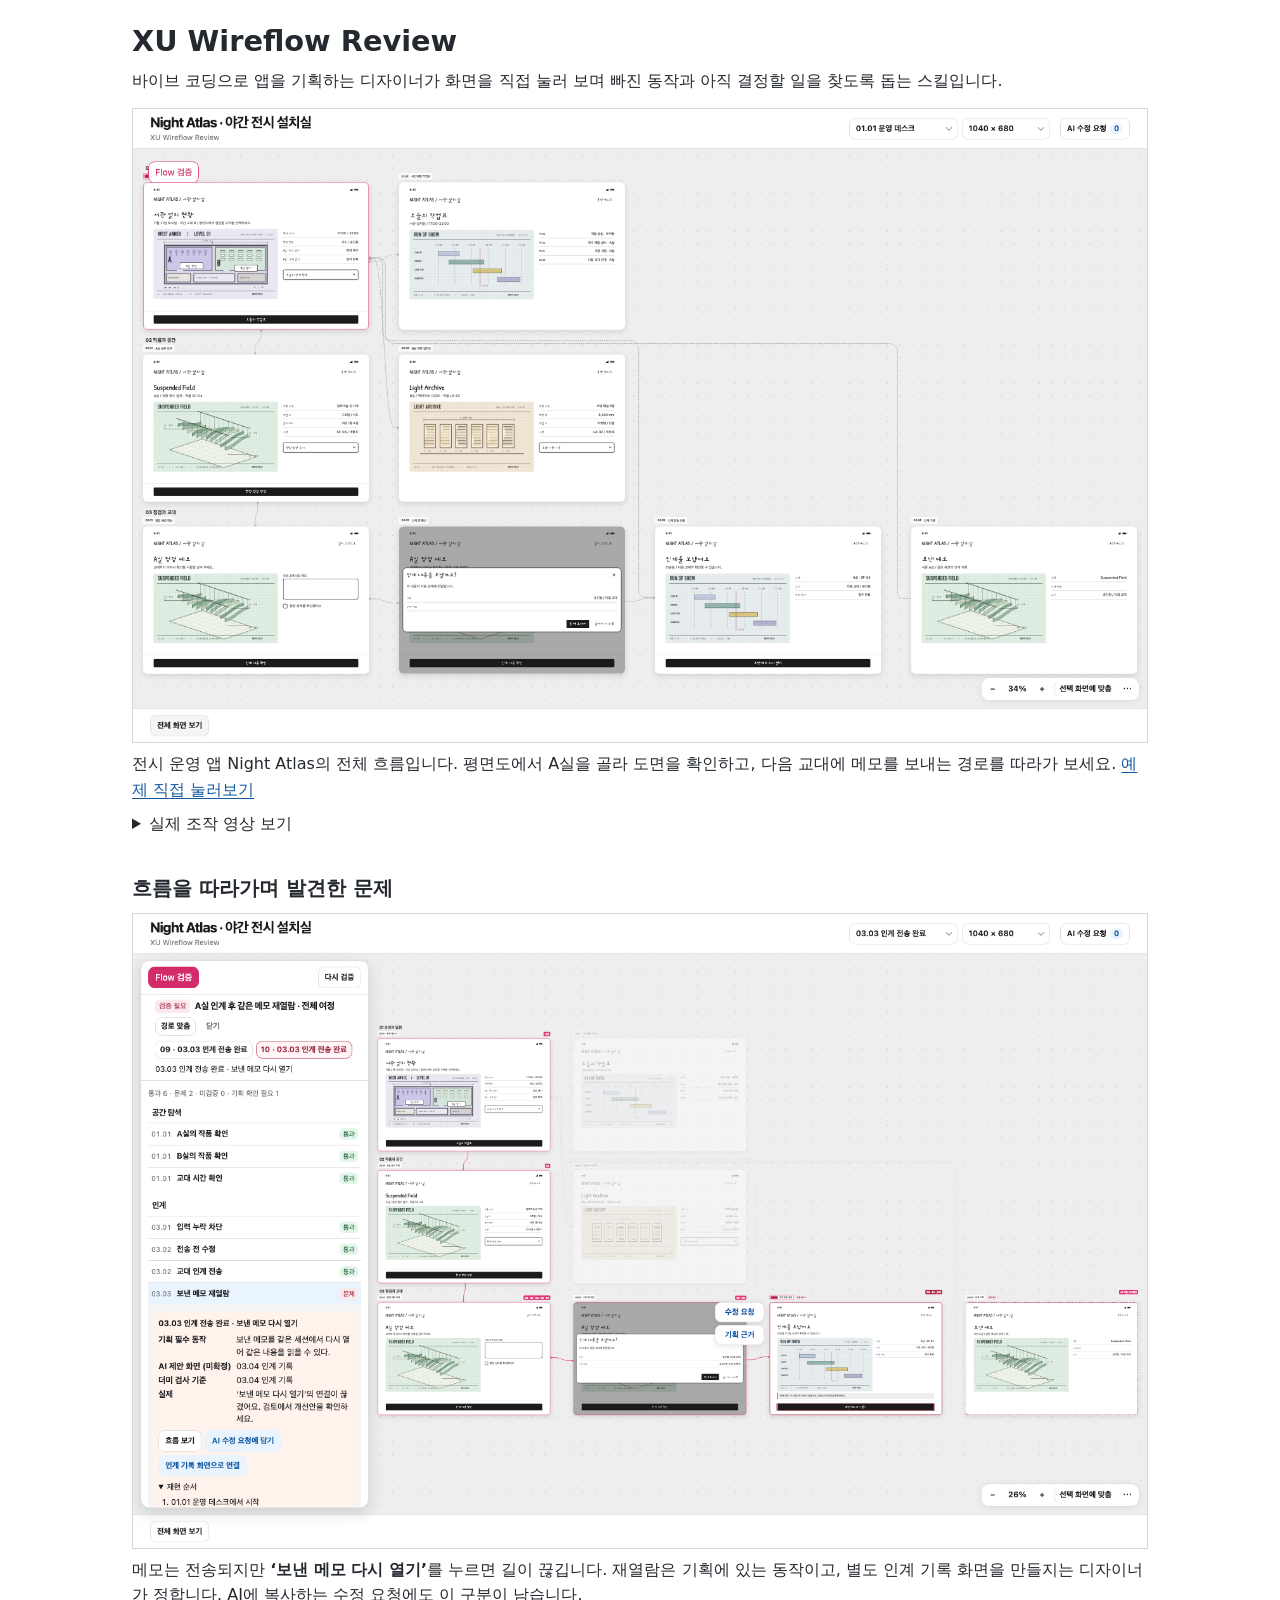
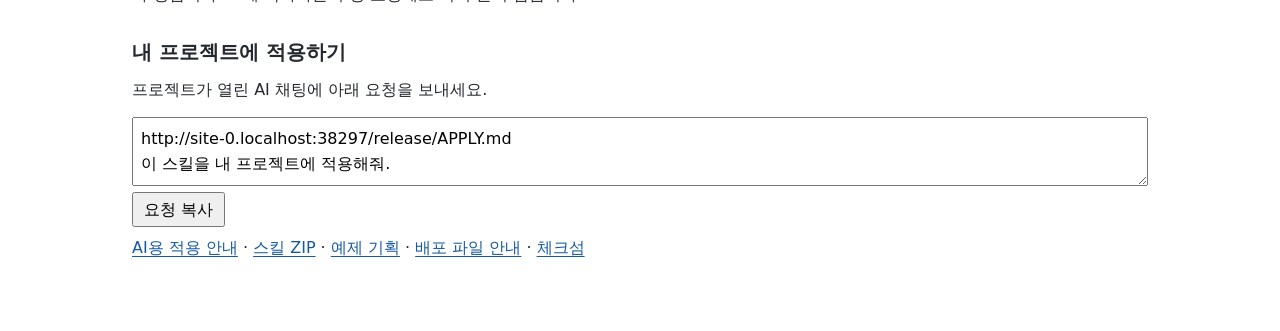
==== release/index.html @ 441b711e "Show two actual wireflow screens and ship XU Wireflow Review v0.5.1" ====
<!doctype html>
<html lang="ko">
<head>
  <meta charset="utf-8">
  <meta name="viewport" content="width=device-width, initial-scale=1">
  <meta property="og:image" content="media/01-canvas.png">
  <title>XU Wireflow Review</title>
  <style>
    * { box-sizing: border-box; }
    body { margin: 0; color: #24292f; background: white; font: 16px/1.6 system-ui, sans-serif; }
    main { max-width: 1080px; margin: auto; padding: 24px clamp(16px, 3vw, 32px) 56px; }
    h1, h2 { line-height: 1.25; }
    h1 { margin: 0; font-size: 1.8rem; }
    h2 { margin: 32px 0 12px; font-size: 1.25rem; }
    p { margin: 8px 0 14px; }
    figure { margin: 0; }
    img, video { display: block; width: 100%; height: auto; }
    img { border: 1px solid #d1d9e0; }
    figcaption { margin-top: 8px; }
    a { color: #1559a1; text-underline-offset: 3px; }
    summary, button { cursor: pointer; }
    summary { margin: 8px 0; }
    textarea { display: block; width: 100%; padding: 8px; font: inherit; }
    button { margin-top: 6px; padding: 3px 10px; font: inherit; }
  </style>
</head>
<body>
<main>
  <h1>XU Wireflow Review</h1>
  <p>바이브 코딩으로 앱을 기획하는 디자이너가 화면을 직접 눌러 보며 빠진 동작과 아직 결정할 일을 찾도록 돕는 스킬입니다.</p>
  <figure>
    <a href="media/01-canvas.png"><img src="media/01-canvas.png" width="1600" height="1000" alt="Night Atlas의 운영 데스크에서 점검 메모 인계까지 여덟 화면을 연결한 와이어플로우"></a>
    <figcaption>전시 운영 앱 Night Atlas의 전체 흐름입니다. 평면도에서 A실을 골라 도면을 확인하고, 다음 교대에 메모를 보내는 경로를 따라가 보세요. <a href="example/night-atlas.html">예제 직접 눌러보기</a></figcaption>
  </figure>
  <details>
    <summary>실제 조작 영상 보기</summary>
    <video controls playsinline preload="none" aria-label="Night Atlas에서 메모를 보내고 검증하는 과정">
      <source src="media/night-atlas.mp4" type="video/mp4">
      <track kind="captions" src="media/night-atlas.ko.vtt" srclang="ko" label="한국어">
    </video>
    <a href="media/night-atlas.ko.vtt">한국어 자막 파일</a>
  </details>
  <h2>흐름을 따라가며 발견한 문제</h2>
  <figure>
    <a href="media/04-review.png"><img src="media/04-review.png" width="1600" height="1000" loading="lazy" alt="‘보낸 메모 재열람’을 선택한 검증 패널과 인계 전송 완료 화면"></a>
    <figcaption>메모는 전송되지만 <strong>‘보낸 메모 다시 열기’</strong>를 누르면 길이 끊깁니다. 재열람은 기획에 있는 동작이고, 별도 인계 기록 화면을 만들지는 디자이너가 정합니다. AI에 복사하는 수정 요청에도 이 구분이 남습니다.</figcaption>
  </figure>
  <h2>내 프로젝트에 적용하기</h2>
  <p id="share-help">프로젝트가 열린 AI 채팅에 전체 배포 키트를 첨부하고 아래 요청을 보내세요.</p>
  <textarea id="prompt" rows="2" readonly aria-label="AI에 보낼 요청">첨부한 배포 키트의 APPLY.md를 읽고 이 스킬을 내 프로젝트에 적용해줘.</textarea>
  <button id="copy" type="button">요청 복사</button>
  <output id="feedback" aria-live="polite"></output>
  <p><a href="APPLY.md">AI용 적용 안내</a> · <a href="wireflow-review-v0.5.1.zip" download>스킬 ZIP</a> · <a href="example/brief.md">예제 기획</a> · <a href="README.md">배포 파일 안내</a> · <a href="SHA256SUMS">체크섬</a></p>
</main>
<script>
  const promptBox = document.querySelector('#prompt');
  const feedback = document.querySelector('#feedback');
  if (['http:', 'https:'].includes(location.protocol)) {
    document.querySelector('#share-help').textContent = '프로젝트가 열린 AI 채팅에 아래 요청을 보내세요.';
    promptBox.value = new URL('APPLY.md', location.href).href + '\n이 스킬을 내 프로젝트에 적용해줘.';
  }
  document.querySelector('#copy').addEventListener('click', async () => {
    try {
      await navigator.clipboard.writeText(promptBox.value);
      feedback.textContent = '요청을 복사했습니다.';
    } catch {
      promptBox.focus();
      promptBox.select();
      feedback.textContent = '선택된 요청을 복사하세요.';
    }
  });
</script>
</body>
</html>
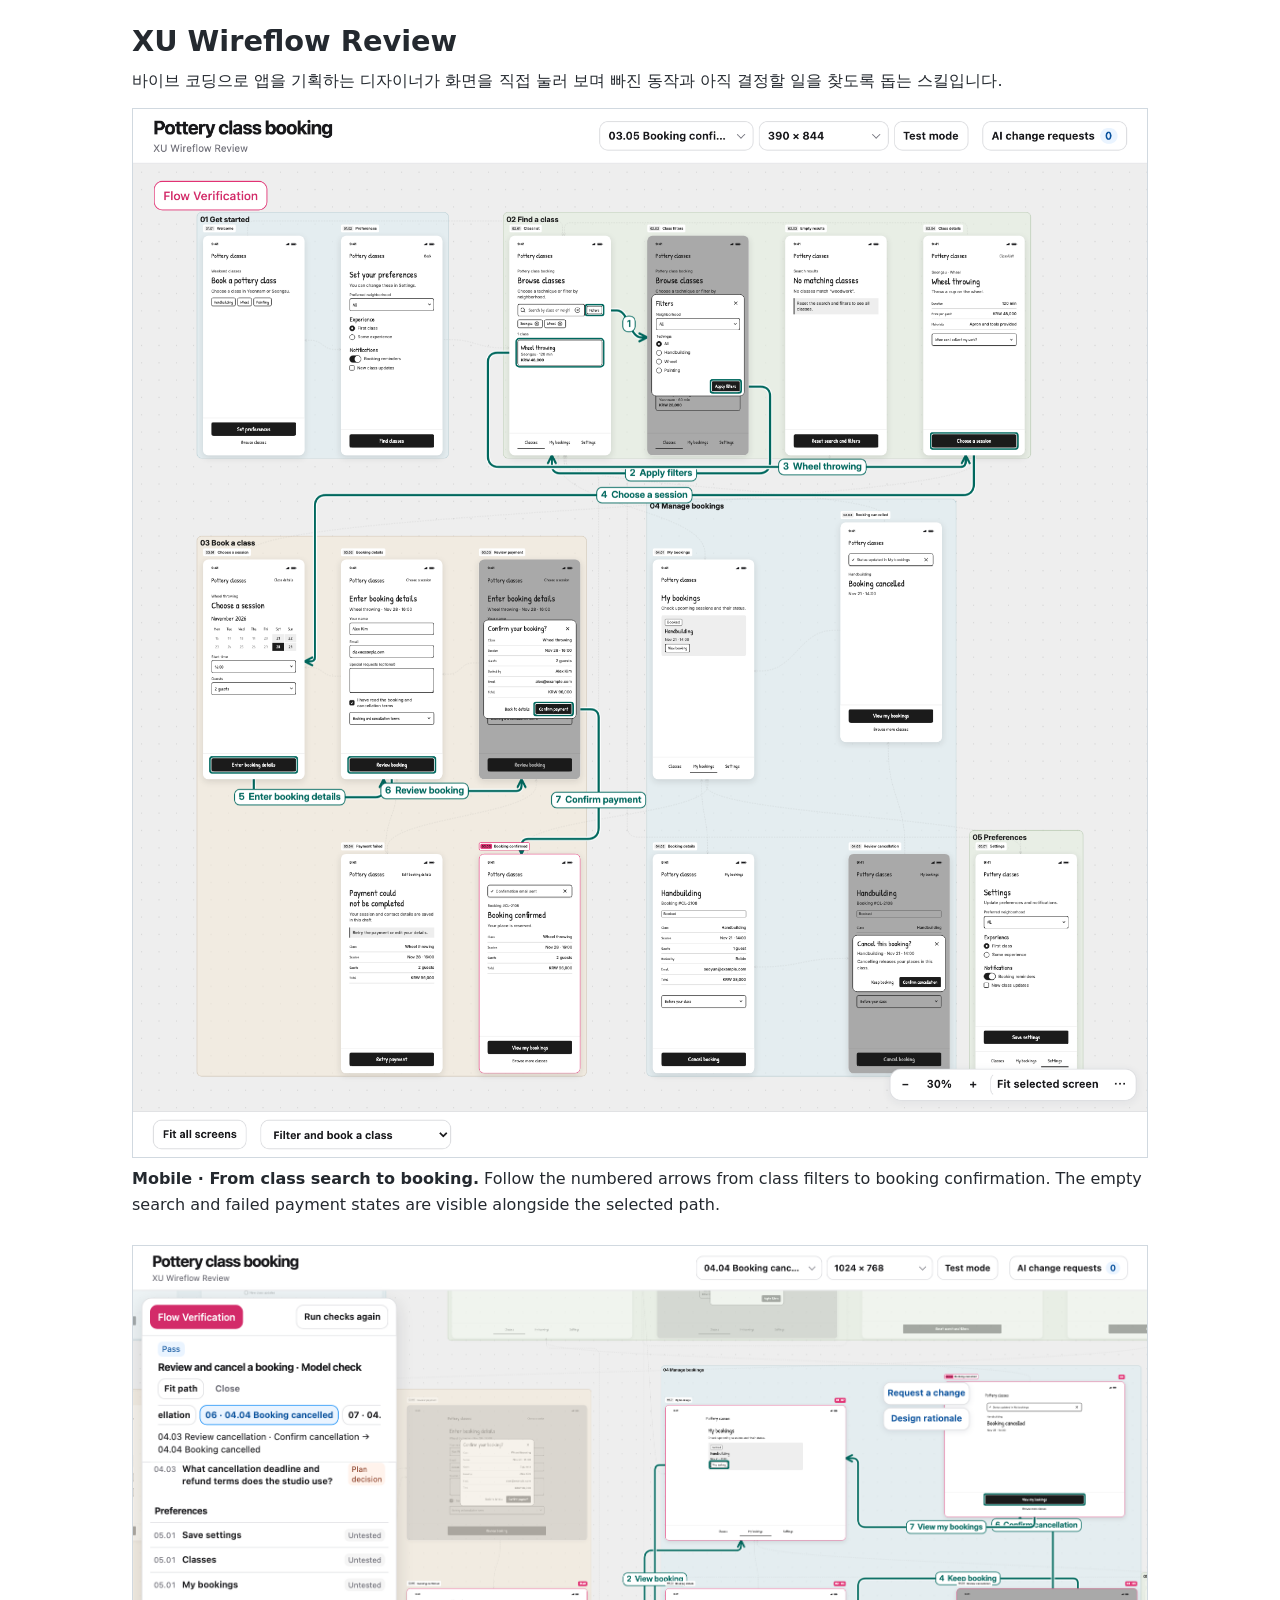
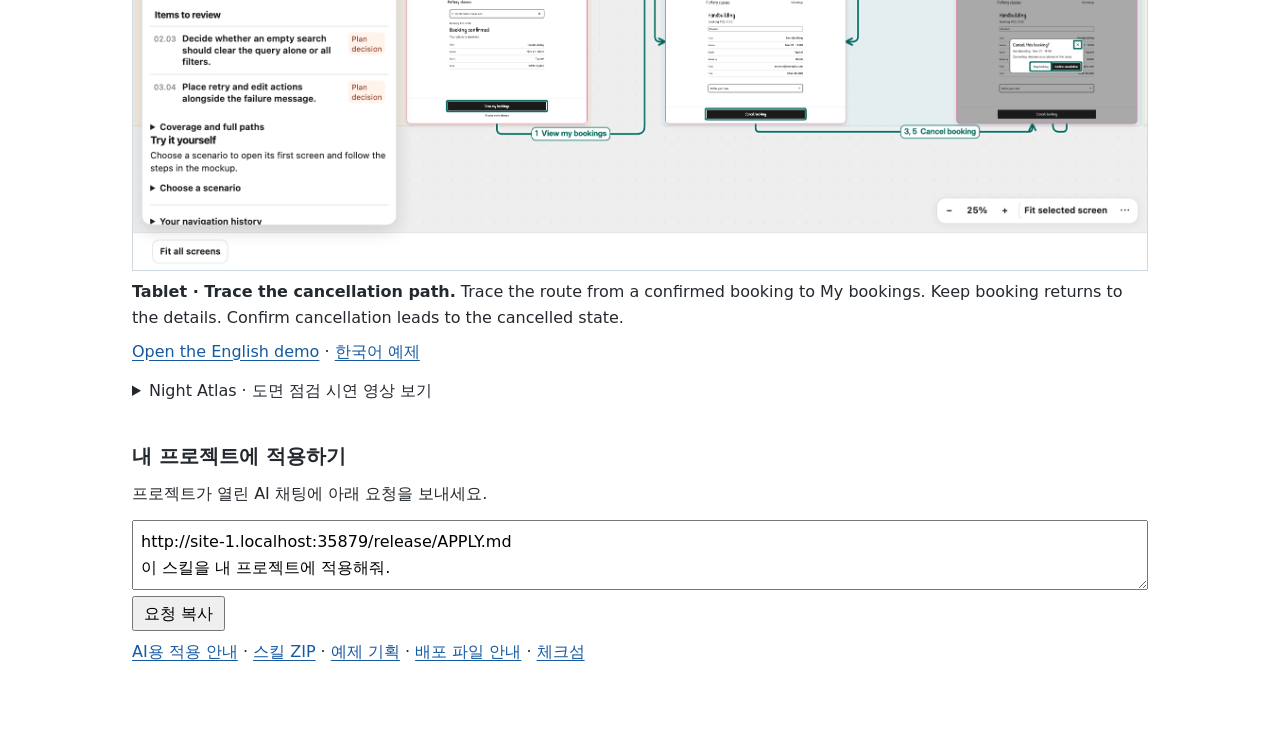
==== commit 75549a0d: "Introduce Wireflow in English and Korean and ship the flow overview demos" ====
--- a/release/index.html
+++ b/release/index.html
@@ -3,7 +3,7 @@
 <head>
   <meta charset="utf-8">
   <meta name="viewport" content="width=device-width, initial-scale=1">
-  <meta property="og:image" content="media/01-canvas.png">
+  <meta property="og:image" content="media/booking-mobile-en.png">
   <title>XU Wireflow Review</title>
   <style>
     * { box-sizing: border-box; }
@@ -16,6 +16,7 @@
     figure { margin: 0; }
     img, video { display: block; width: 100%; height: auto; }
     img { border: 1px solid #d1d9e0; }
+    figure + figure { margin-top: 28px; }
     figcaption { margin-top: 8px; }
     a { color: #1559a1; text-underline-offset: 3px; }
     summary, button { cursor: pointer; }
@@ -28,29 +29,29 @@
 <main>
   <h1>XU Wireflow Review</h1>
   <p>바이브 코딩으로 앱을 기획하는 디자이너가 화면을 직접 눌러 보며 빠진 동작과 아직 결정할 일을 찾도록 돕는 스킬입니다.</p>
-  <figure>
-    <a href="media/01-canvas.png"><img src="media/01-canvas.png" width="1600" height="1000" alt="Night Atlas의 운영 데스크에서 점검 메모 인계까지 여덟 화면을 연결한 와이어플로우"></a>
-    <figcaption>전시 운영 앱 Night Atlas의 전체 흐름입니다. 평면도에서 A실을 골라 도면을 확인하고, 다음 교대에 메모를 보내는 경로를 따라가 보세요. <a href="example/night-atlas.html">예제 직접 눌러보기</a></figcaption>
+  <figure lang="en">
+    <a href="media/booking-mobile-en.png"><img src="media/booking-mobile-en.png" width="1755" height="1815" alt="All 16 mobile screens in five functional groups, with seven numbered arrows tracing class filters, session selection and booking"></a>
+    <figcaption><strong>Mobile · From class search to booking.</strong> Follow the numbered arrows from class filters to booking confirmation. The empty search and failed payment states are visible alongside the selected path.</figcaption>
   </figure>
+  <figure lang="en">
+    <a href="media/booking-tablet-en.png"><img src="media/booking-tablet-en.png" width="2145" height="1320" loading="lazy" alt="Flow Verification beside connected tablet screens for a confirmed booking, booking list, details, cancellation dialog and cancelled booking"></a>
+    <figcaption><strong>Tablet · Trace the cancellation path.</strong> Trace the route from a confirmed booking to My bookings. Keep booking returns to the details. Confirm cancellation leads to the cancelled state.</figcaption>
+  </figure>
+  <p><a href="example/pottery-booking.en.html" lang="en">Open the English demo</a> · <a href="example/pottery-booking.ko.html">한국어 예제</a></p>
   <details>
-    <summary>실제 조작 영상 보기</summary>
+    <summary>Night Atlas · 도면 점검 시연 영상 보기</summary>
     <video controls playsinline preload="none" aria-label="Night Atlas에서 메모를 보내고 검증하는 과정">
       <source src="media/night-atlas.mp4" type="video/mp4">
       <track kind="captions" src="media/night-atlas.ko.vtt" srclang="ko" label="한국어">
     </video>
     <a href="media/night-atlas.ko.vtt">한국어 자막 파일</a>
   </details>
-  <h2>흐름을 따라가며 발견한 문제</h2>
-  <figure>
-    <a href="media/04-review.png"><img src="media/04-review.png" width="1600" height="1000" loading="lazy" alt="‘보낸 메모 재열람’을 선택한 검증 패널과 인계 전송 완료 화면"></a>
-    <figcaption>메모는 전송되지만 <strong>‘보낸 메모 다시 열기’</strong>를 누르면 길이 끊깁니다. 재열람은 기획에 있는 동작이고, 별도 인계 기록 화면을 만들지는 디자이너가 정합니다. AI에 복사하는 수정 요청에도 이 구분이 남습니다.</figcaption>
-  </figure>
   <h2>내 프로젝트에 적용하기</h2>
   <p id="share-help">프로젝트가 열린 AI 채팅에 전체 배포 키트를 첨부하고 아래 요청을 보내세요.</p>
   <textarea id="prompt" rows="2" readonly aria-label="AI에 보낼 요청">첨부한 배포 키트의 APPLY.md를 읽고 이 스킬을 내 프로젝트에 적용해줘.</textarea>
   <button id="copy" type="button">요청 복사</button>
   <output id="feedback" aria-live="polite"></output>
-  <p><a href="APPLY.md">AI용 적용 안내</a> · <a href="wireflow-review-v0.5.1.zip" download>스킬 ZIP</a> · <a href="example/brief.md">예제 기획</a> · <a href="README.md">배포 파일 안내</a> · <a href="SHA256SUMS">체크섬</a></p>
+  <p><a href="APPLY.md">AI용 적용 안내</a> · <a href="wireflow-review-v0.5.2.zip" download>스킬 ZIP</a> · <a href="example/pottery-booking.md">예제 기획</a> · <a href="README.md">배포 파일 안내</a> · <a href="SHA256SUMS">체크섬</a></p>
 </main>
 <script>
   const promptBox = document.querySelector('#prompt');
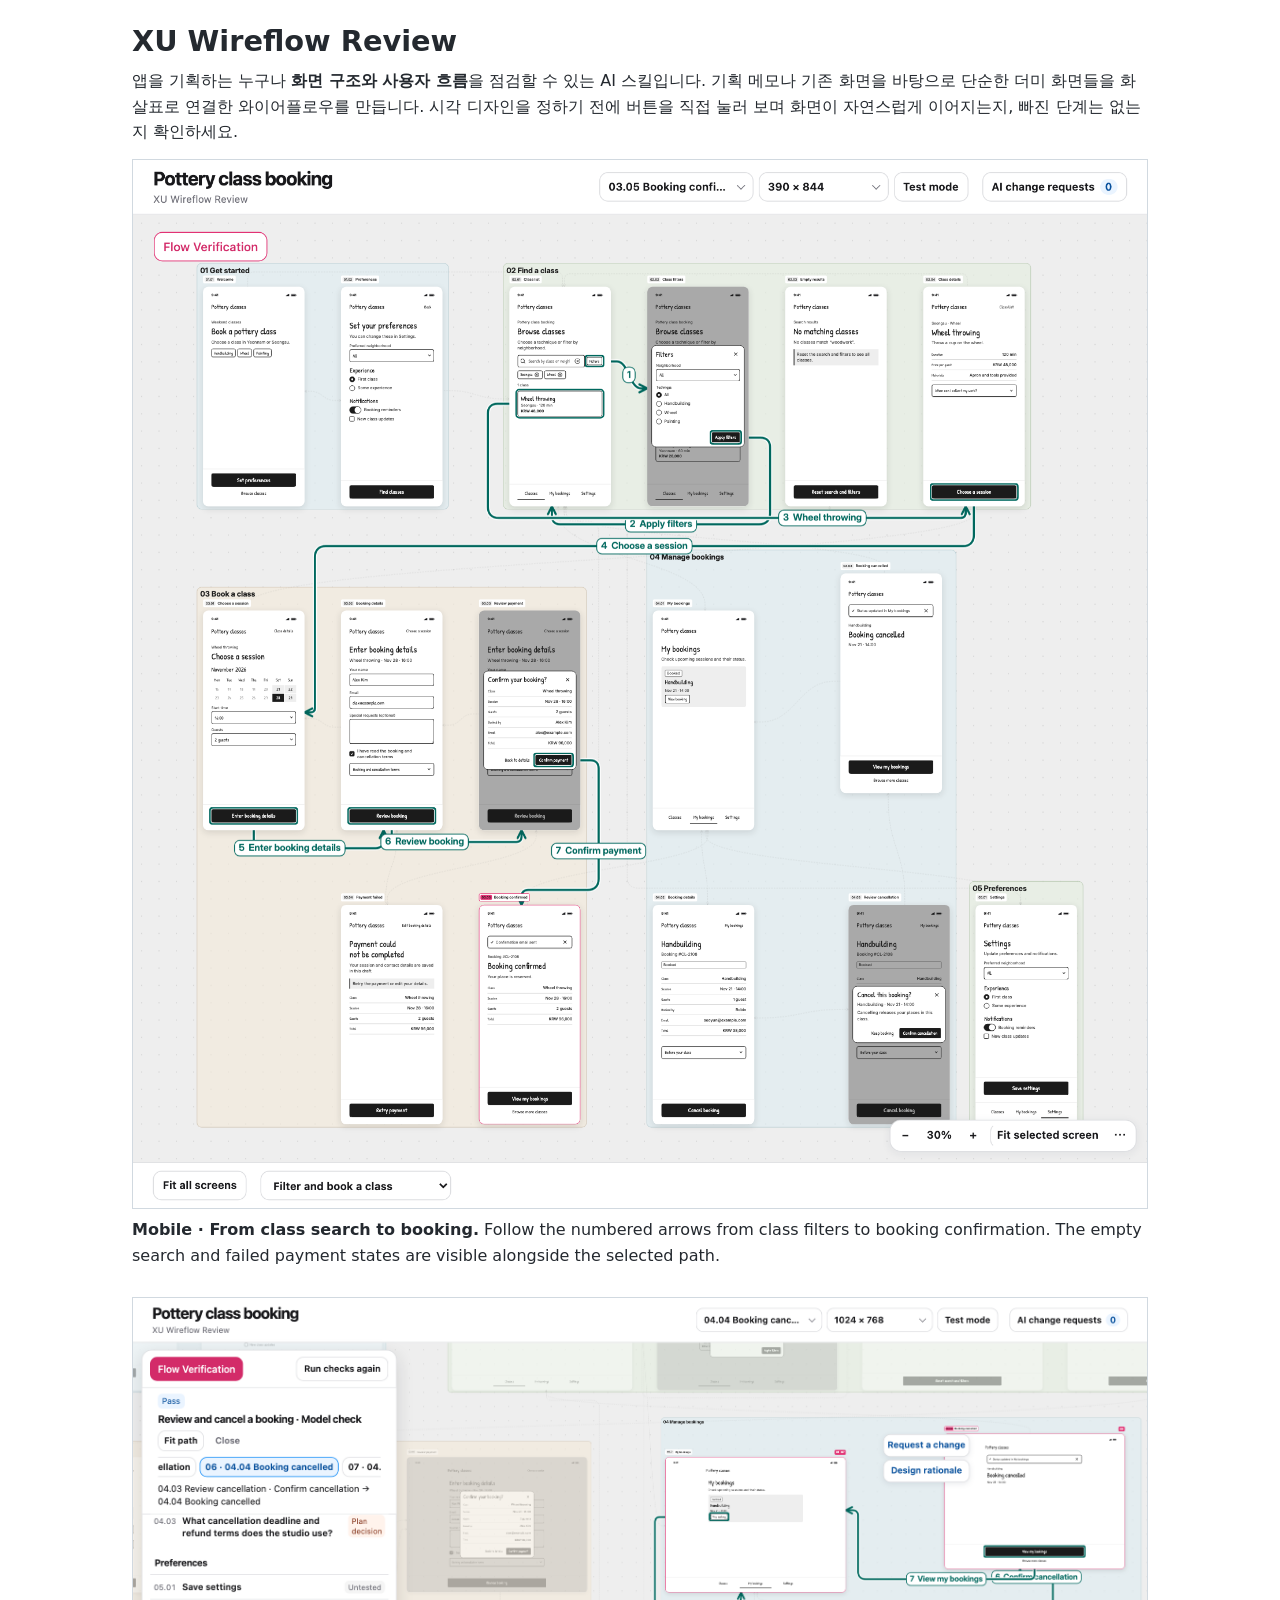
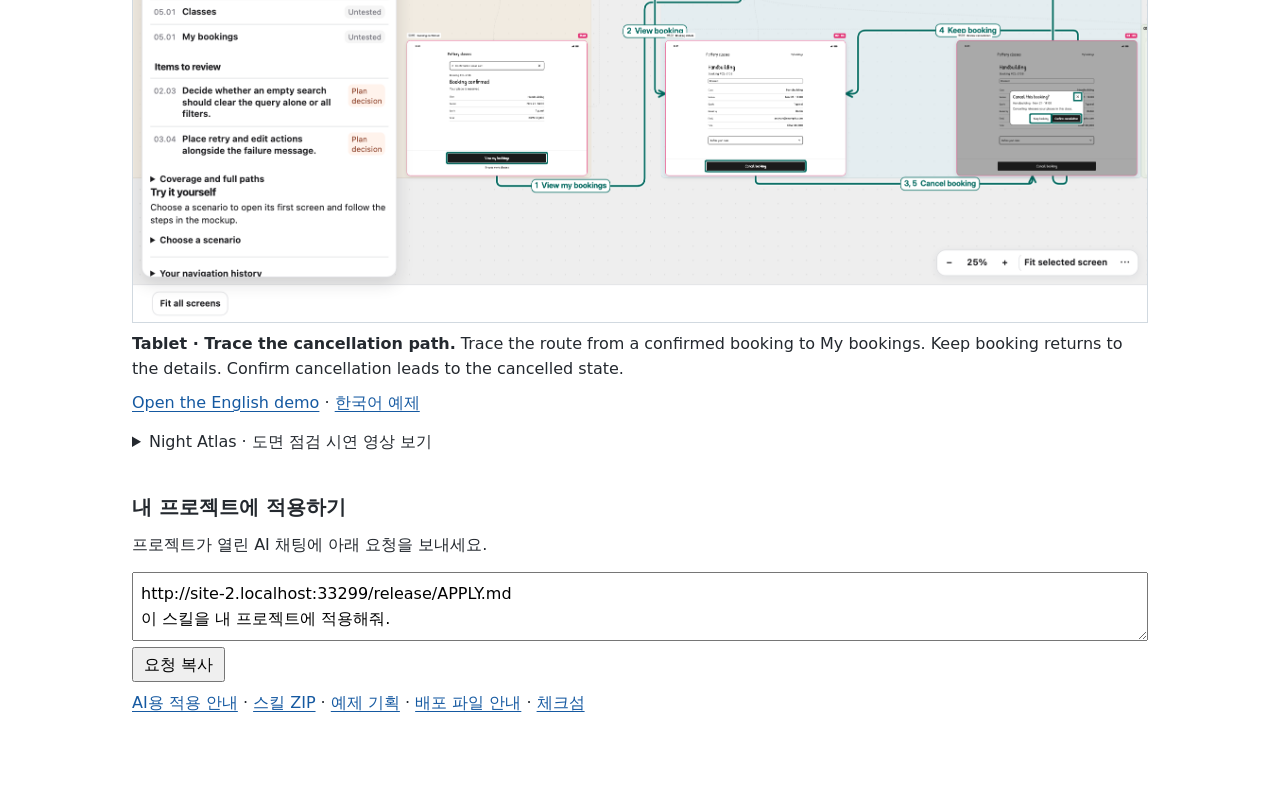
==== commit efdf0549: "Lead with app structure and user flow for anyone planning an app" ====
--- a/release/index.html
+++ b/release/index.html
@@ -28,7 +28,7 @@
 <body>
 <main>
   <h1>XU Wireflow Review</h1>
-  <p>바이브 코딩으로 앱을 기획하는 디자이너가 화면을 직접 눌러 보며 빠진 동작과 아직 결정할 일을 찾도록 돕는 스킬입니다.</p>
+  <p>앱을 기획하는 누구나 <strong>화면 구조와 사용자 흐름</strong>을 점검할 수 있는 AI 스킬입니다. 기획 메모나 기존 화면을 바탕으로 단순한 더미 화면들을 화살표로 연결한 와이어플로우를 만듭니다. 시각 디자인을 정하기 전에 버튼을 직접 눌러 보며 화면이 자연스럽게 이어지는지, 빠진 단계는 없는지 확인하세요.</p>
   <figure lang="en">
     <a href="media/booking-mobile-en.png"><img src="media/booking-mobile-en.png" width="1755" height="1815" alt="All 16 mobile screens in five functional groups, with seven numbered arrows tracing class filters, session selection and booking"></a>
     <figcaption><strong>Mobile · From class search to booking.</strong> Follow the numbered arrows from class filters to booking confirmation. The empty search and failed payment states are visible alongside the selected path.</figcaption>
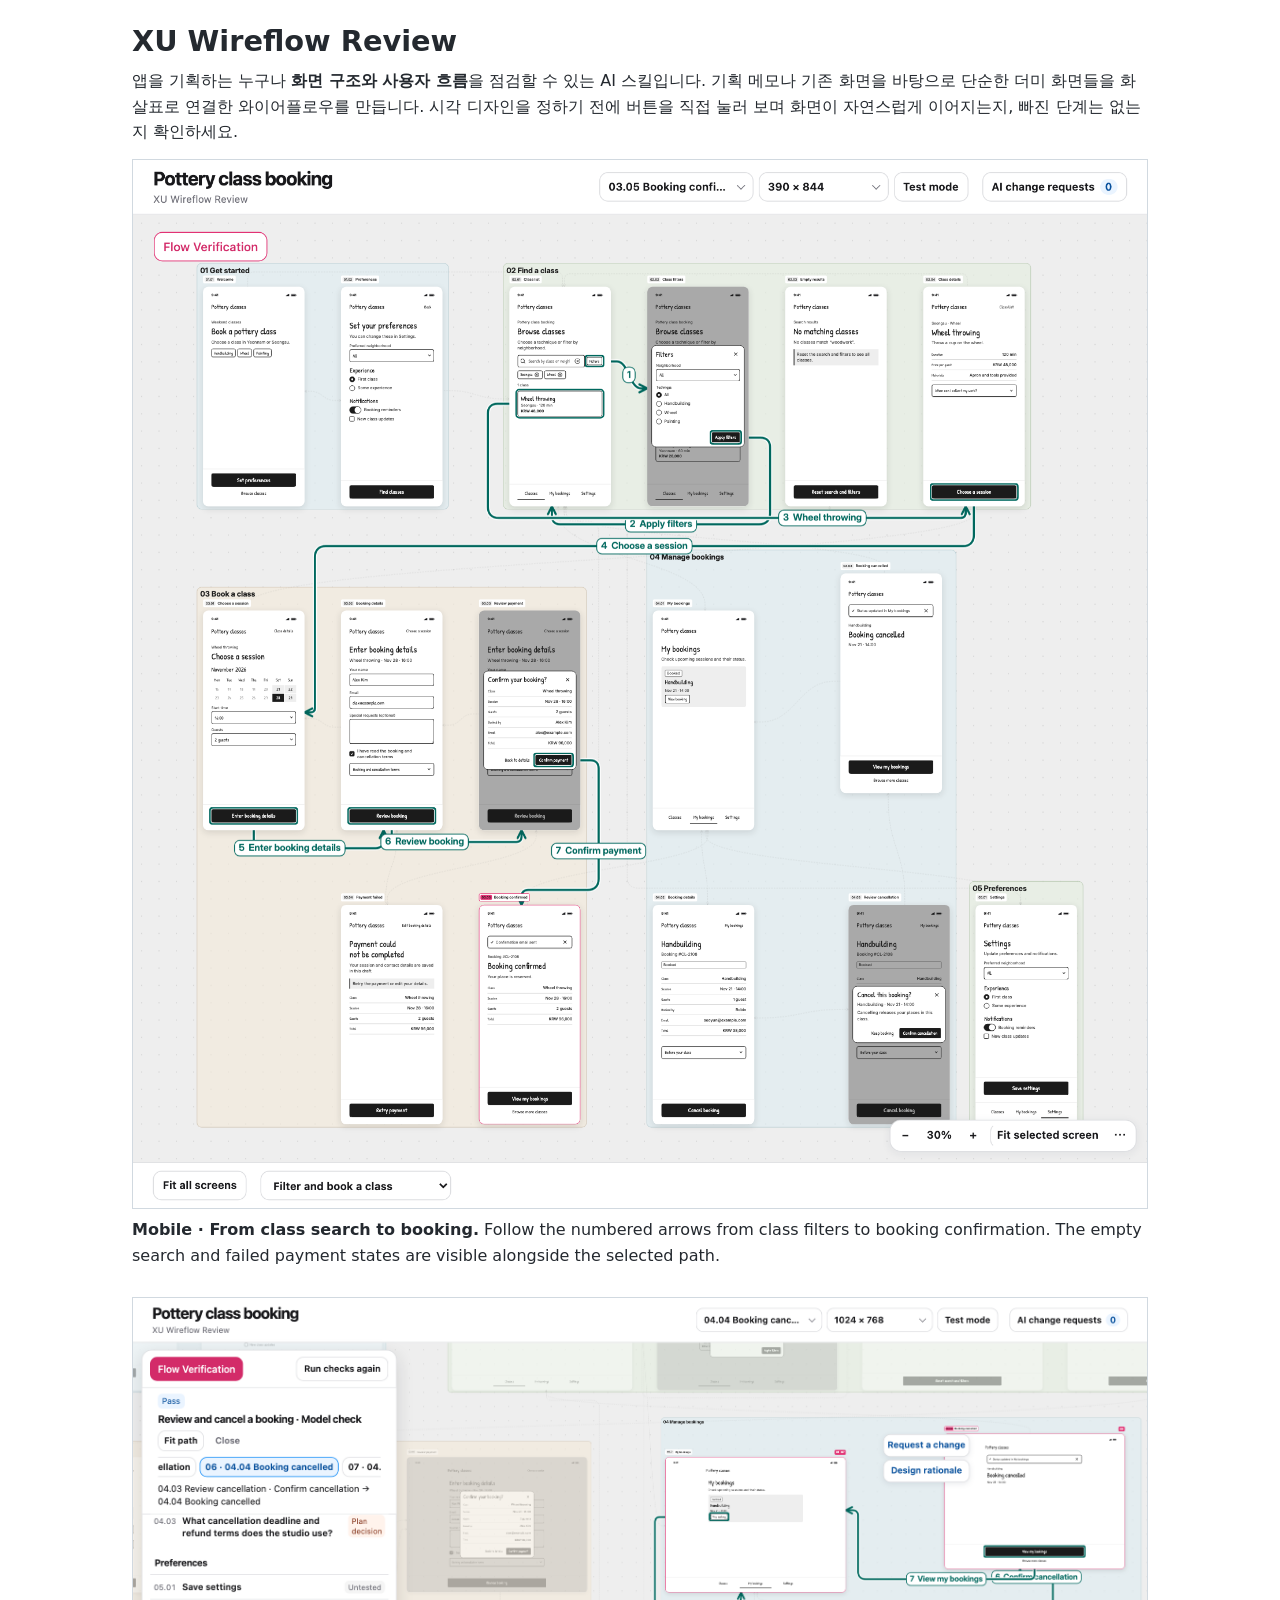
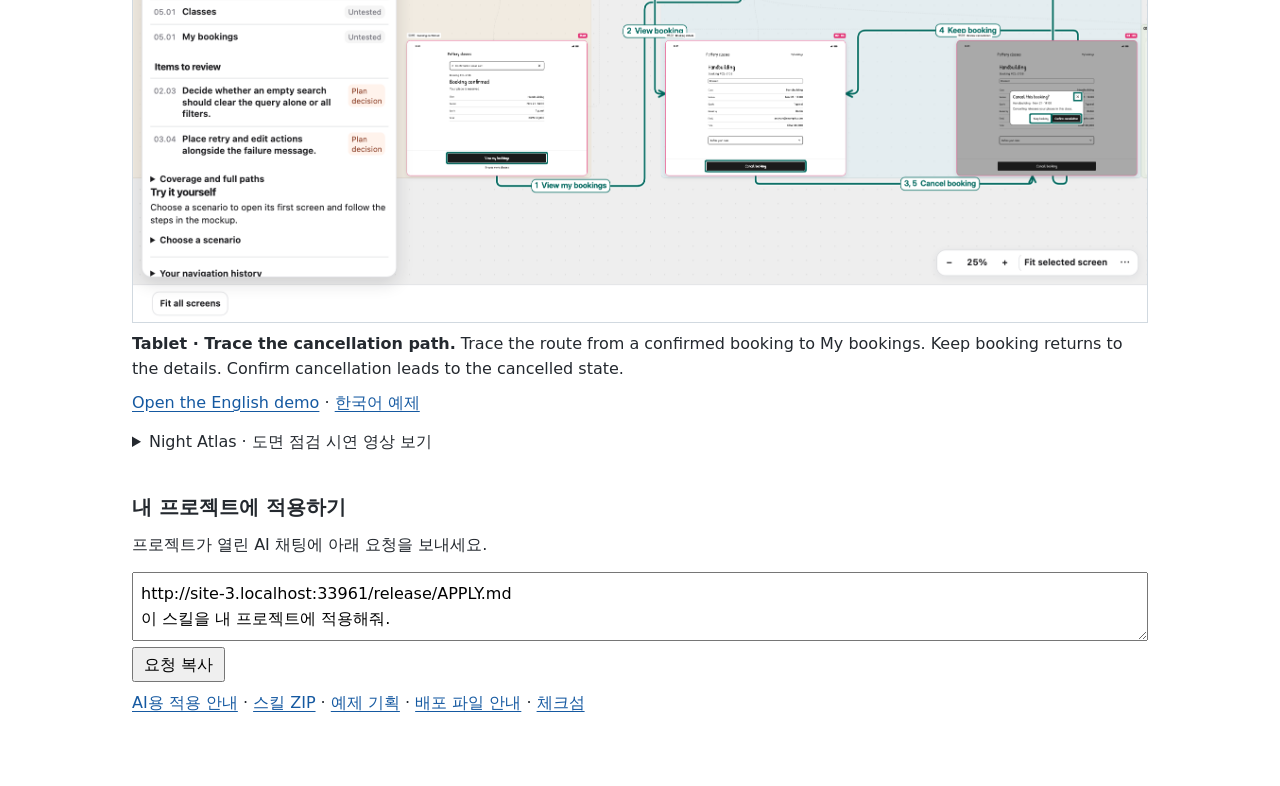
==== commit 25f6249b: "Keep the observed failure on first open and expose opt-in recovery in the viewer" ====
--- a/release/index.html
+++ b/release/index.html
@@ -51,7 +51,7 @@
   <textarea id="prompt" rows="2" readonly aria-label="AI에 보낼 요청">첨부한 배포 키트의 APPLY.md를 읽고 이 스킬을 내 프로젝트에 적용해줘.</textarea>
   <button id="copy" type="button">요청 복사</button>
   <output id="feedback" aria-live="polite"></output>
-  <p><a href="APPLY.md">AI용 적용 안내</a> · <a href="wireflow-review-v0.5.2.zip" download>스킬 ZIP</a> · <a href="example/pottery-booking.md">예제 기획</a> · <a href="README.md">배포 파일 안내</a> · <a href="SHA256SUMS">체크섬</a></p>
+  <p><a href="APPLY.md">AI용 적용 안내</a> · <a href="wireflow-review-v0.5.3.zip" download>스킬 ZIP</a> · <a href="example/pottery-booking.md">예제 기획</a> · <a href="README.md">배포 파일 안내</a> · <a href="SHA256SUMS">체크섬</a></p>
 </main>
 <script>
   const promptBox = document.querySelector('#prompt');
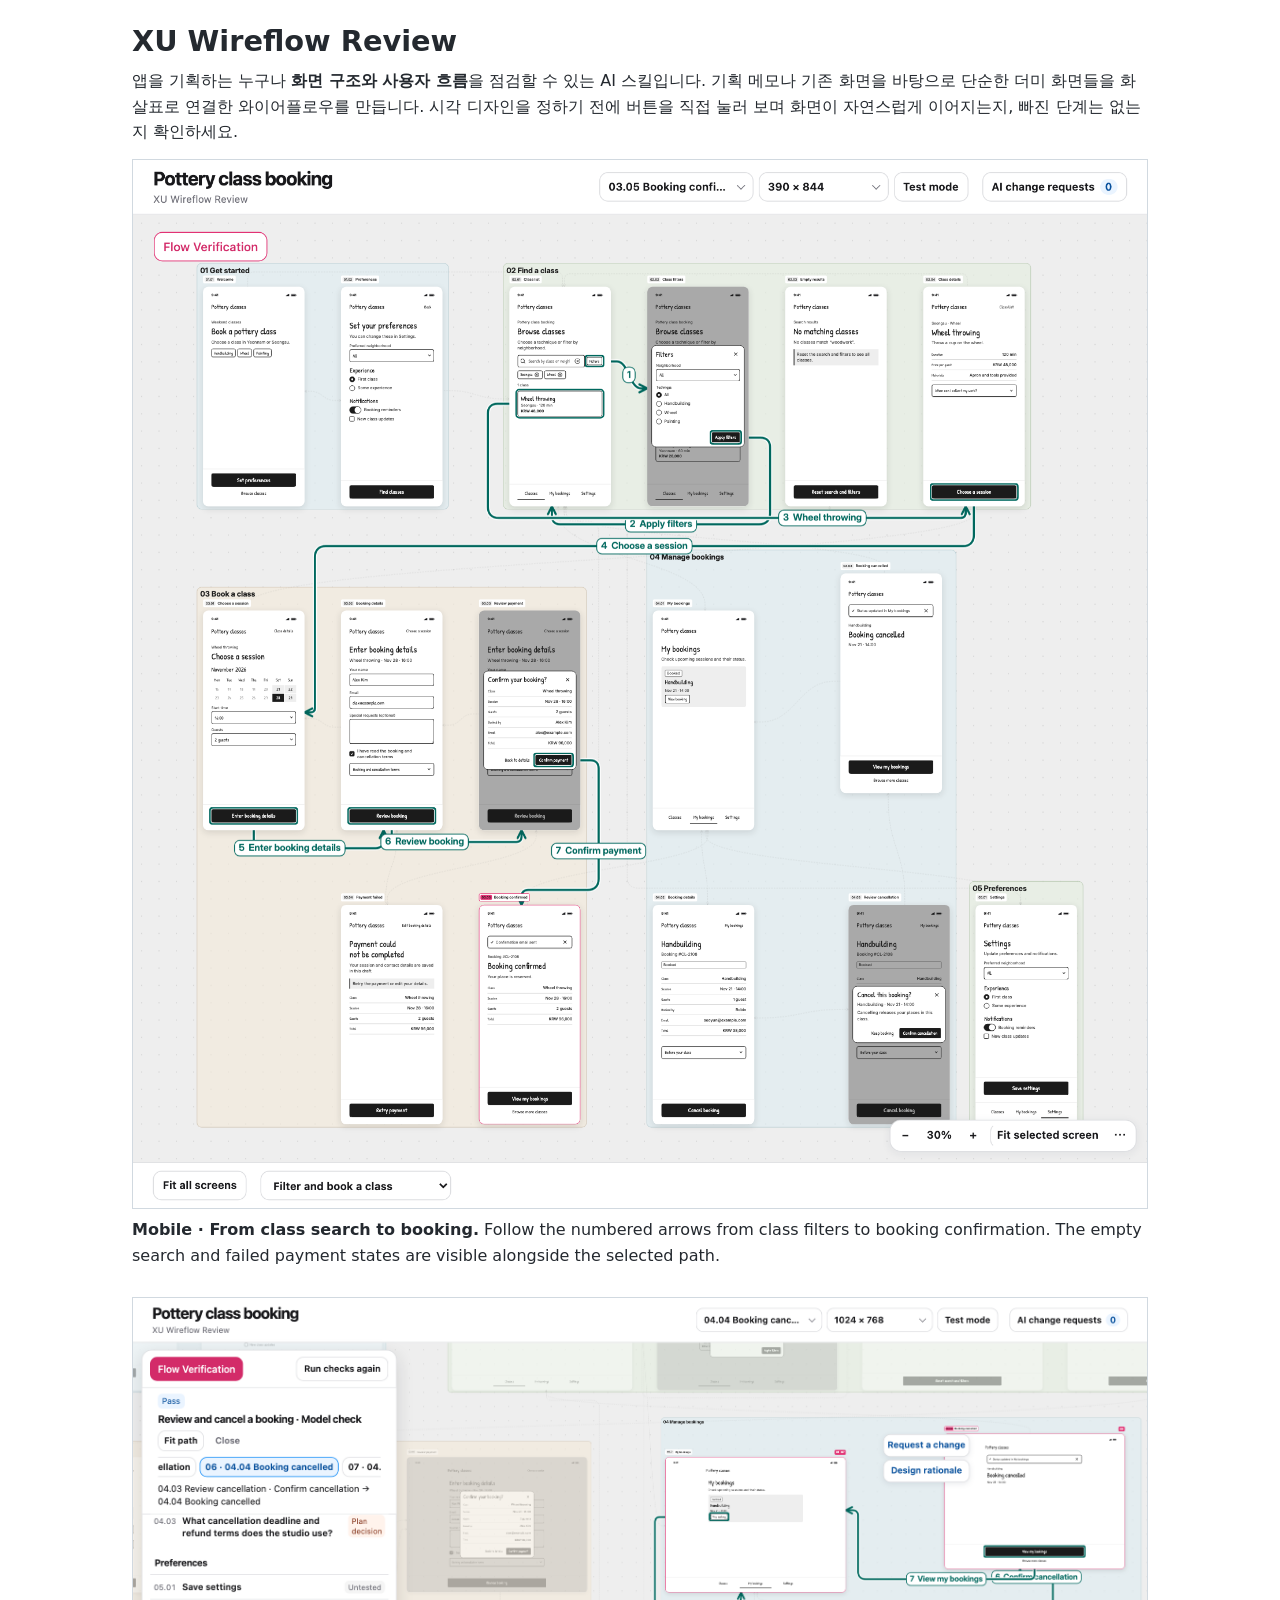
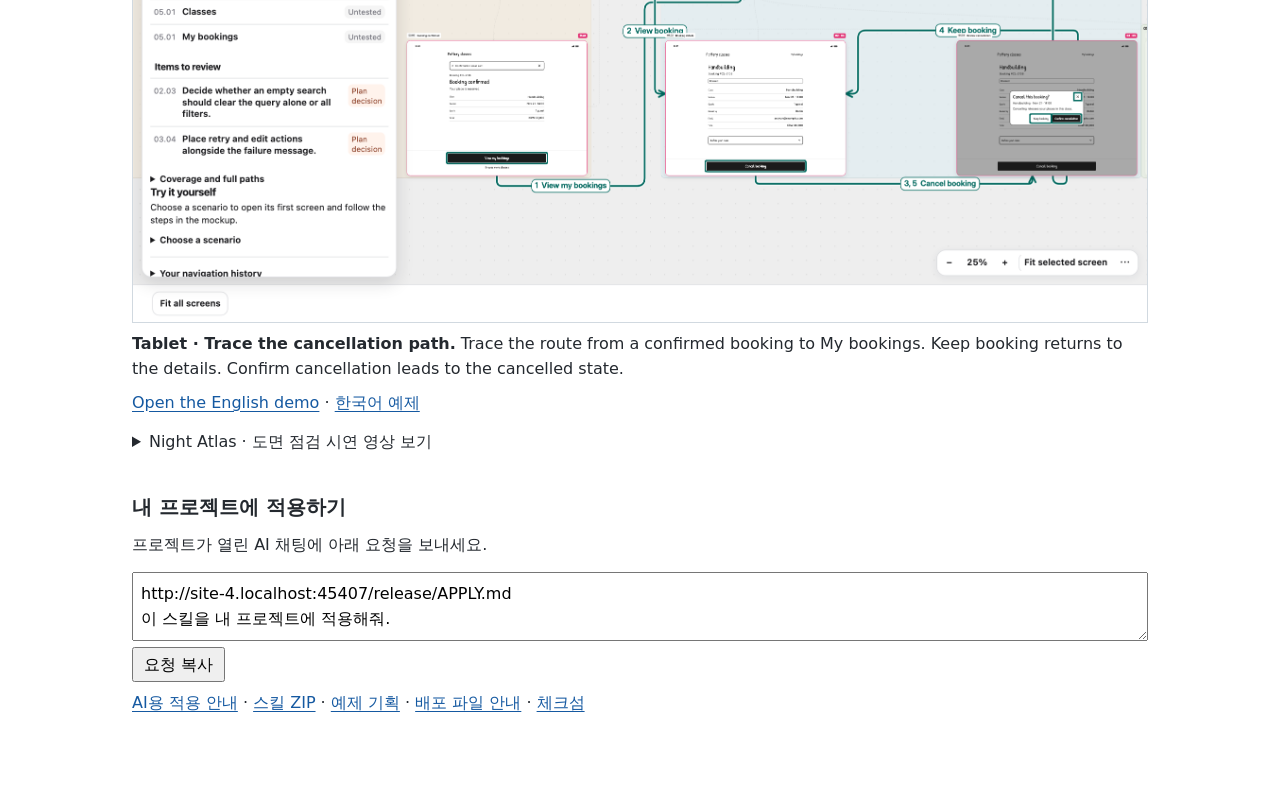
==== commit d1c308ae: "Fit the retry screen above canvas controls when applying a fix" ====
--- a/release/index.html
+++ b/release/index.html
@@ -51,7 +51,7 @@
   <textarea id="prompt" rows="2" readonly aria-label="AI에 보낼 요청">첨부한 배포 키트의 APPLY.md를 읽고 이 스킬을 내 프로젝트에 적용해줘.</textarea>
   <button id="copy" type="button">요청 복사</button>
   <output id="feedback" aria-live="polite"></output>
-  <p><a href="APPLY.md">AI용 적용 안내</a> · <a href="wireflow-review-v0.5.3.zip" download>스킬 ZIP</a> · <a href="example/pottery-booking.md">예제 기획</a> · <a href="README.md">배포 파일 안내</a> · <a href="SHA256SUMS">체크섬</a></p>
+  <p><a href="APPLY.md">AI용 적용 안내</a> · <a href="wireflow-review-v0.5.4.zip" download>스킬 ZIP</a> · <a href="example/pottery-booking.md">예제 기획</a> · <a href="README.md">배포 파일 안내</a> · <a href="SHA256SUMS">체크섬</a></p>
 </main>
 <script>
   const promptBox = document.querySelector('#prompt');
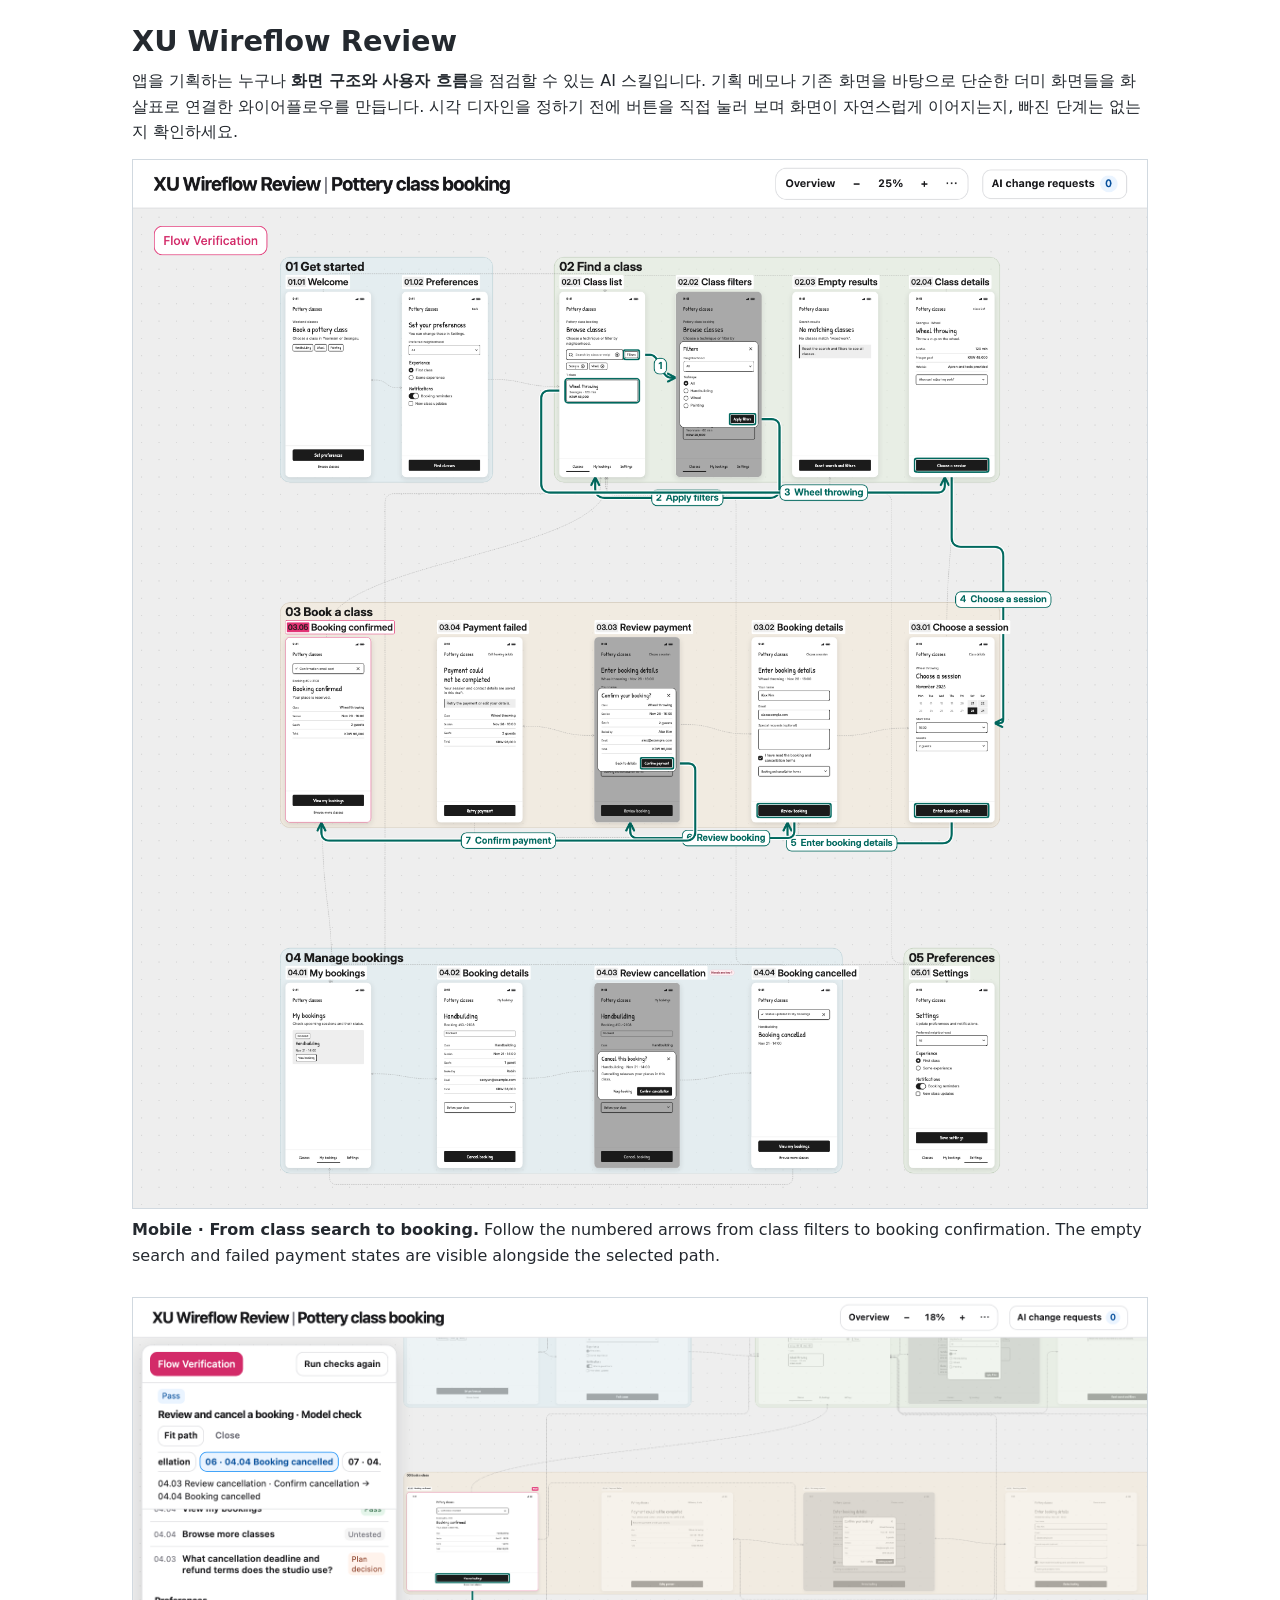
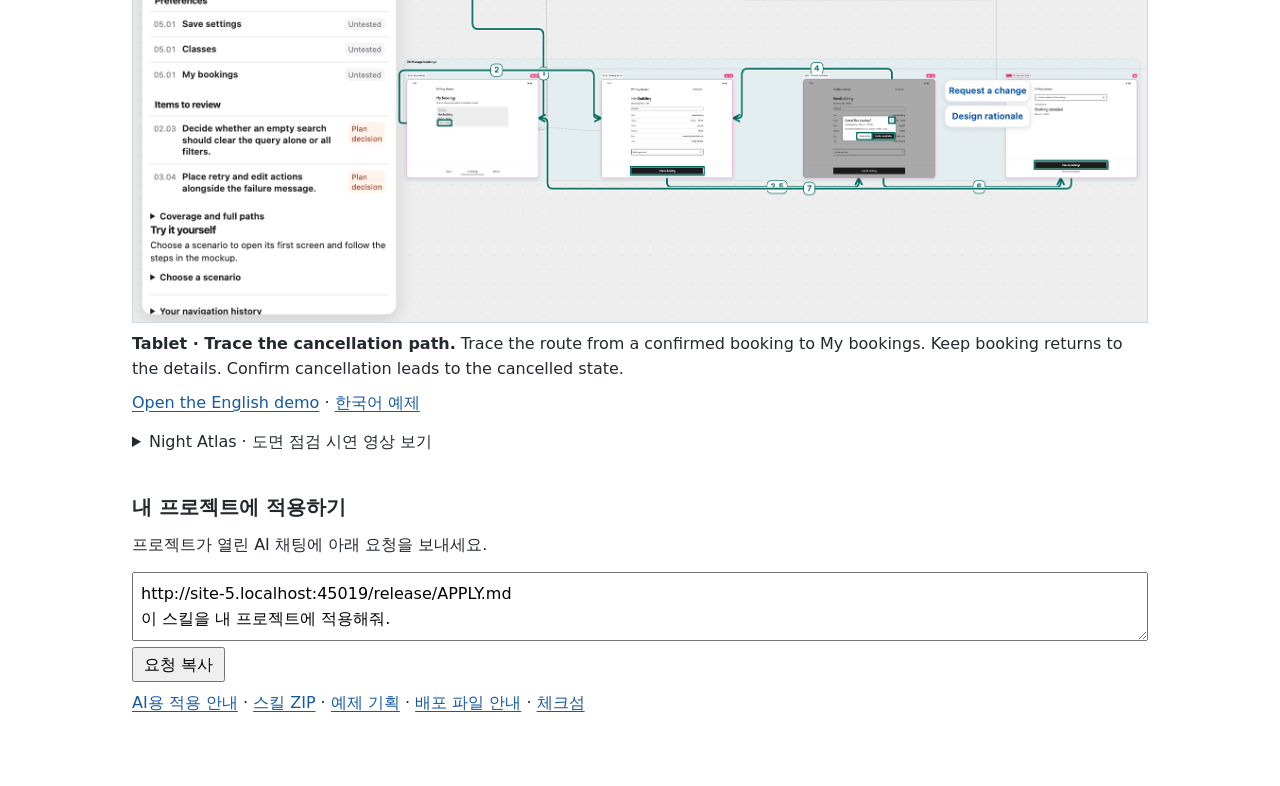
==== commit 0c327907: "Ship the reviewed canvas, panel switching and English key screens in v0.5.5" ====
--- a/release/index.html
+++ b/release/index.html
@@ -51,7 +51,7 @@
   <textarea id="prompt" rows="2" readonly aria-label="AI에 보낼 요청">첨부한 배포 키트의 APPLY.md를 읽고 이 스킬을 내 프로젝트에 적용해줘.</textarea>
   <button id="copy" type="button">요청 복사</button>
   <output id="feedback" aria-live="polite"></output>
-  <p><a href="APPLY.md">AI용 적용 안내</a> · <a href="wireflow-review-v0.5.4.zip" download>스킬 ZIP</a> · <a href="example/pottery-booking.md">예제 기획</a> · <a href="README.md">배포 파일 안내</a> · <a href="SHA256SUMS">체크섬</a></p>
+  <p><a href="APPLY.md">AI용 적용 안내</a> · <a href="wireflow-review-v0.5.5.zip" download>스킬 ZIP</a> · <a href="example/pottery-booking.md">예제 기획</a> · <a href="README.md">배포 파일 안내</a> · <a href="SHA256SUMS">체크섬</a></p>
 </main>
 <script>
   const promptBox = document.querySelector('#prompt');
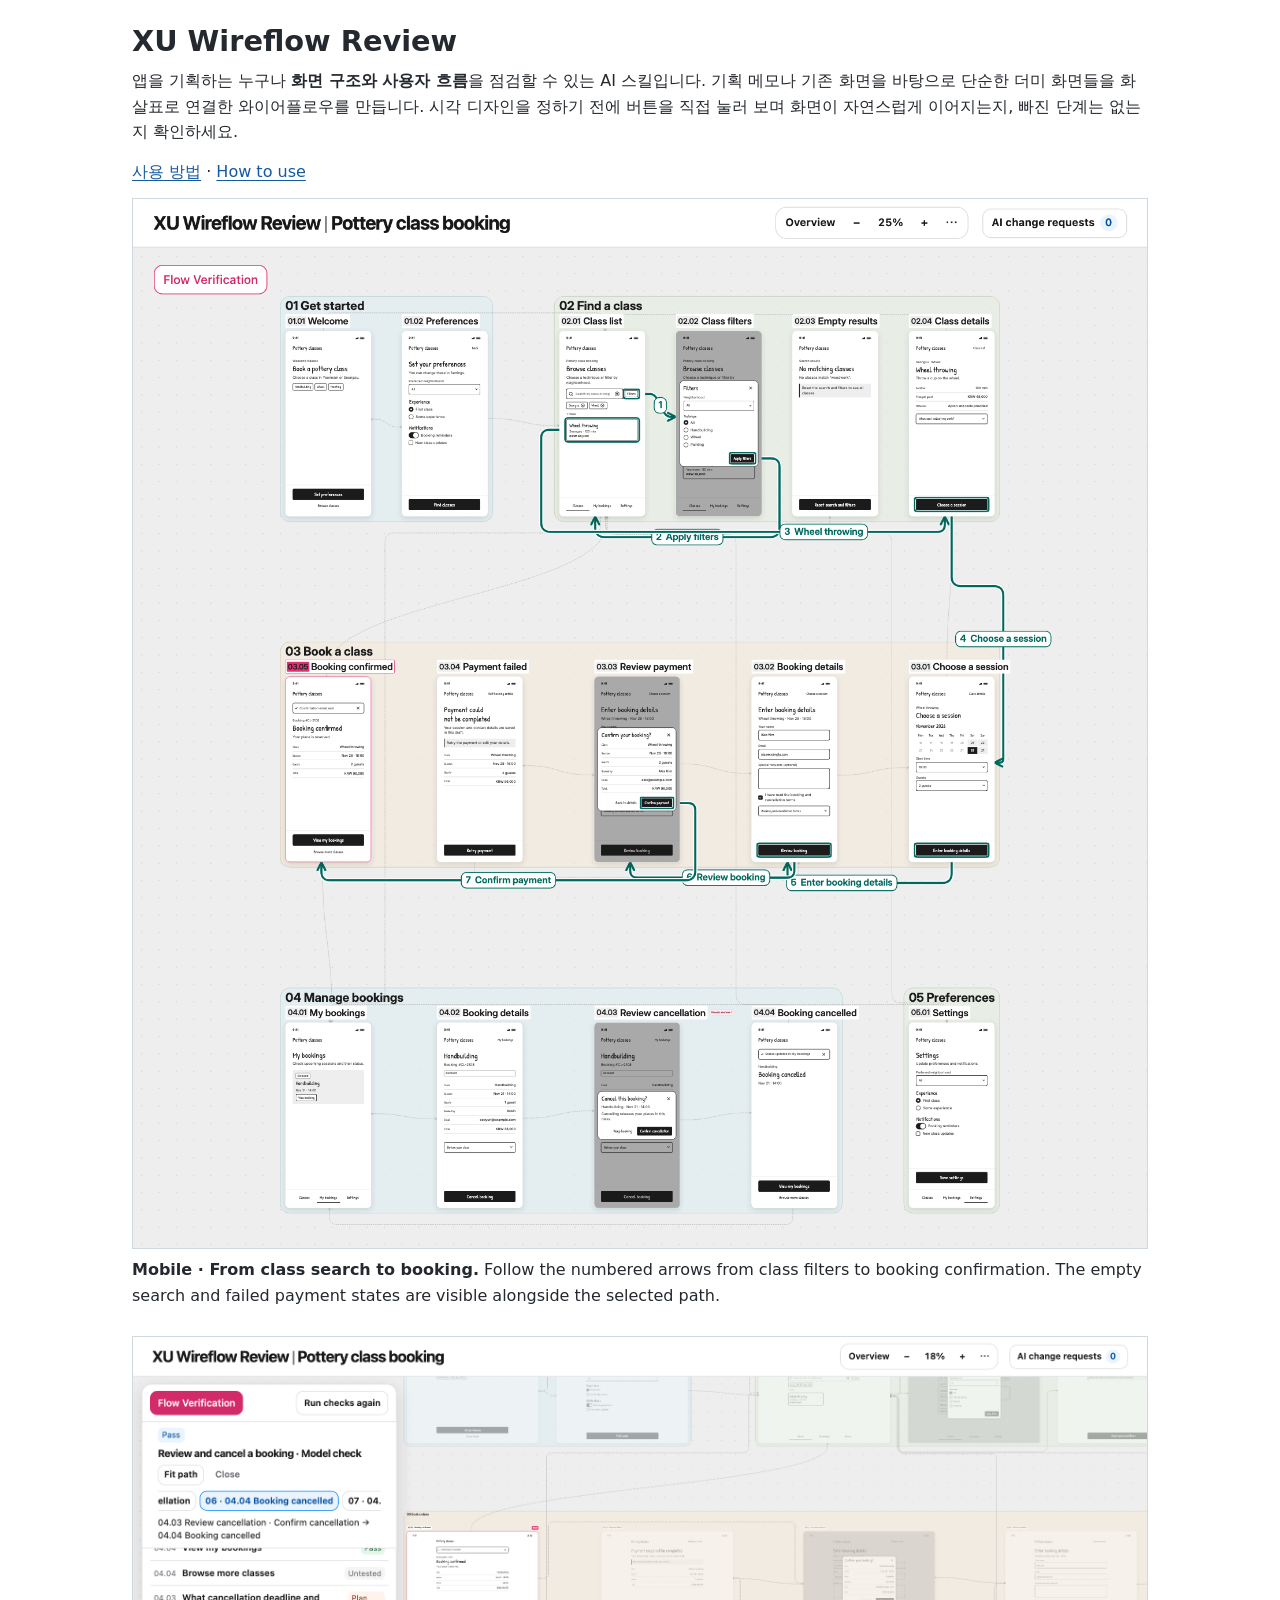
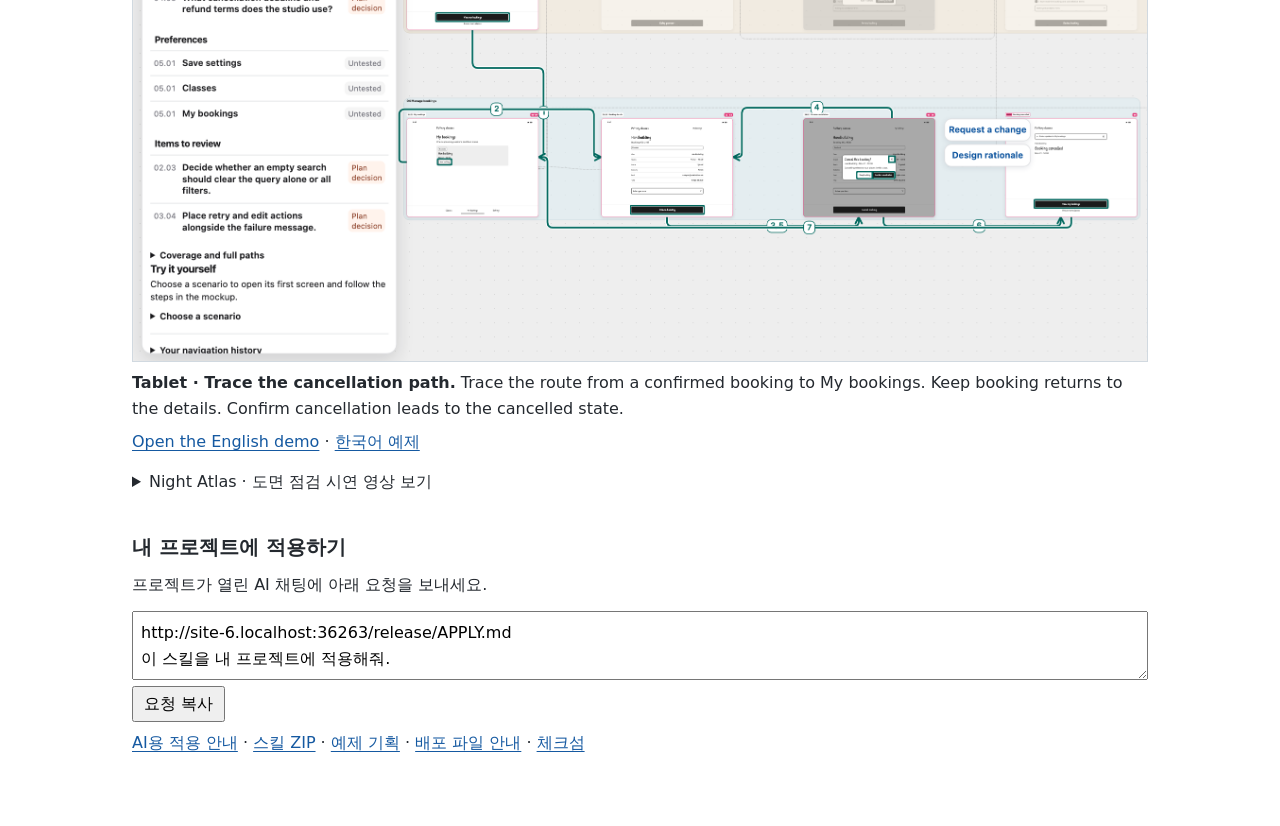
==== commit 1bdefaaf: "Publish Wireflow Review v0.7.0 and user guide" ====
--- a/release/index.html
+++ b/release/index.html
@@ -29,6 +29,7 @@
 <main>
   <h1>XU Wireflow Review</h1>
   <p>앱을 기획하는 누구나 <strong>화면 구조와 사용자 흐름</strong>을 점검할 수 있는 AI 스킬입니다. 기획 메모나 기존 화면을 바탕으로 단순한 더미 화면들을 화살표로 연결한 와이어플로우를 만듭니다. 시각 디자인을 정하기 전에 버튼을 직접 눌러 보며 화면이 자연스럽게 이어지는지, 빠진 단계는 없는지 확인하세요.</p>
+  <p><a href="HOW_TO_USE.md#한국어">사용 방법</a> · <a href="HOW_TO_USE.md#english" lang="en">How to use</a></p>
   <figure lang="en">
     <a href="media/booking-mobile-en.png"><img src="media/booking-mobile-en.png" width="1755" height="1815" alt="All 16 mobile screens in five functional groups, with seven numbered arrows tracing class filters, session selection and booking"></a>
     <figcaption><strong>Mobile · From class search to booking.</strong> Follow the numbered arrows from class filters to booking confirmation. The empty search and failed payment states are visible alongside the selected path.</figcaption>
@@ -51,7 +52,7 @@
   <textarea id="prompt" rows="2" readonly aria-label="AI에 보낼 요청">첨부한 배포 키트의 APPLY.md를 읽고 이 스킬을 내 프로젝트에 적용해줘.</textarea>
   <button id="copy" type="button">요청 복사</button>
   <output id="feedback" aria-live="polite"></output>
-  <p><a href="APPLY.md">AI용 적용 안내</a> · <a href="wireflow-review-v0.5.5.zip" download>스킬 ZIP</a> · <a href="example/pottery-booking.md">예제 기획</a> · <a href="README.md">배포 파일 안내</a> · <a href="SHA256SUMS">체크섬</a></p>
+  <p><a href="APPLY.md">AI용 적용 안내</a> · <a href="wireflow-review-v0.7.0.zip" download>스킬 ZIP</a> · <a href="example/pottery-booking.md">예제 기획</a> · <a href="README.md">배포 파일 안내</a> · <a href="SHA256SUMS">체크섬</a></p>
 </main>
 <script>
   const promptBox = document.querySelector('#prompt');
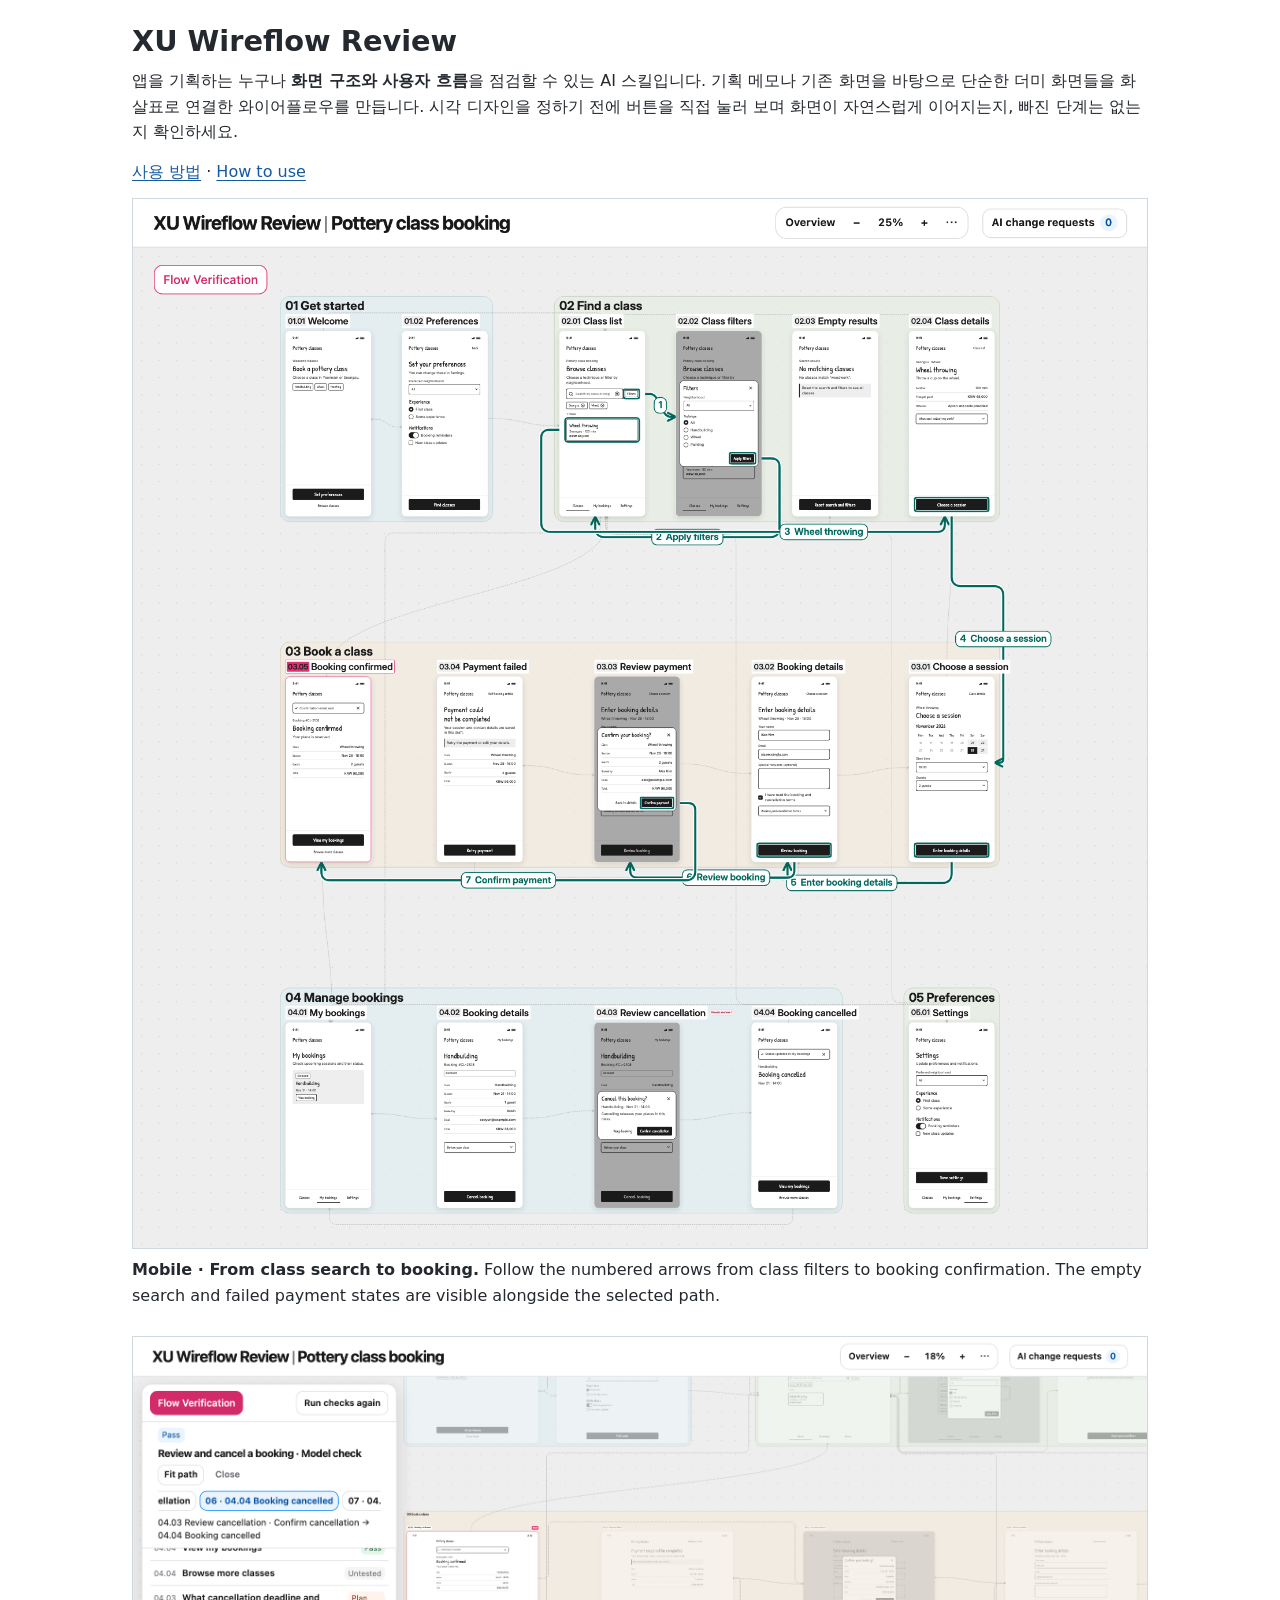
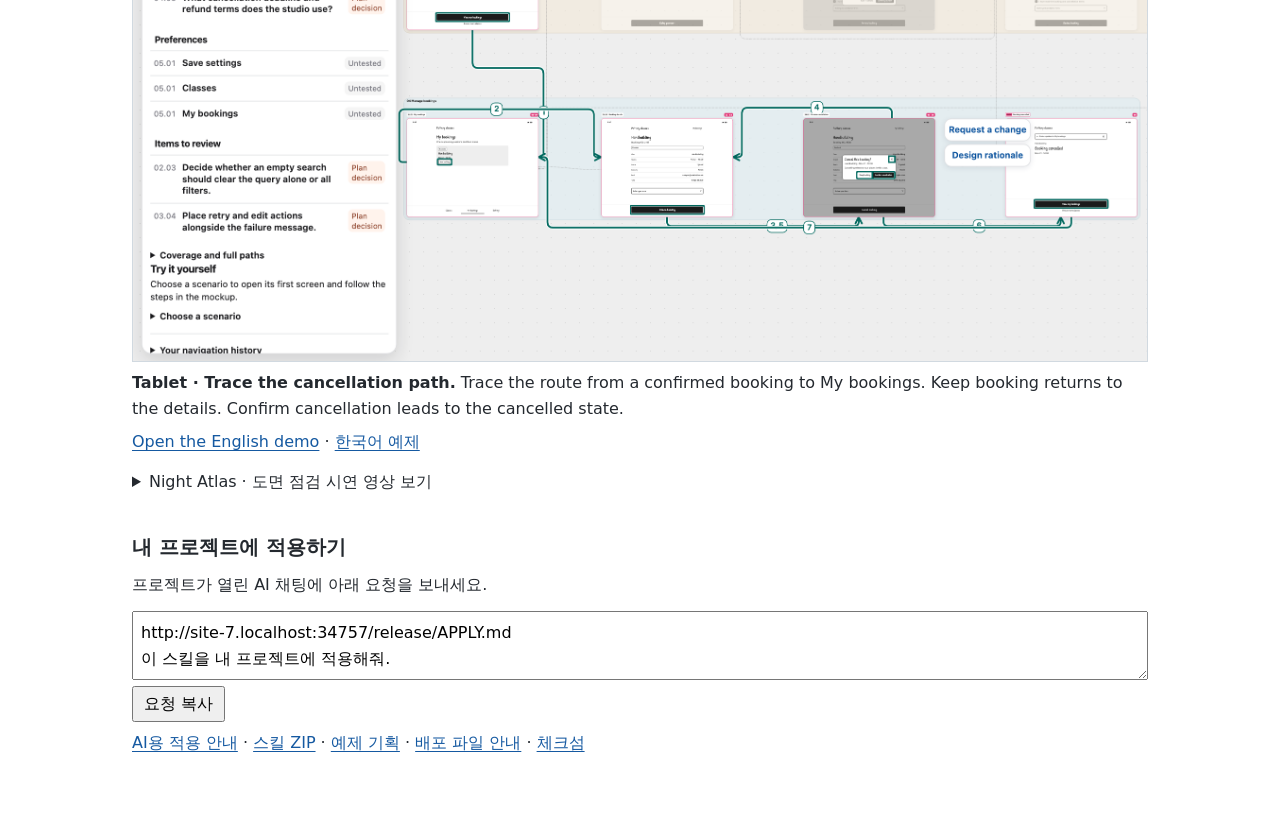
==== commit ab4db010: "Label development handoff as a prompt copy in v0.7.1" ====
--- a/release/index.html
+++ b/release/index.html
@@ -52,7 +52,7 @@
   <textarea id="prompt" rows="2" readonly aria-label="AI에 보낼 요청">첨부한 배포 키트의 APPLY.md를 읽고 이 스킬을 내 프로젝트에 적용해줘.</textarea>
   <button id="copy" type="button">요청 복사</button>
   <output id="feedback" aria-live="polite"></output>
-  <p><a href="APPLY.md">AI용 적용 안내</a> · <a href="wireflow-review-v0.7.0.zip" download>스킬 ZIP</a> · <a href="example/pottery-booking.md">예제 기획</a> · <a href="README.md">배포 파일 안내</a> · <a href="SHA256SUMS">체크섬</a></p>
+  <p><a href="APPLY.md">AI용 적용 안내</a> · <a href="wireflow-review-v0.7.1.zip" download>스킬 ZIP</a> · <a href="example/pottery-booking.md">예제 기획</a> · <a href="README.md">배포 파일 안내</a> · <a href="SHA256SUMS">체크섬</a></p>
 </main>
 <script>
   const promptBox = document.querySelector('#prompt');
